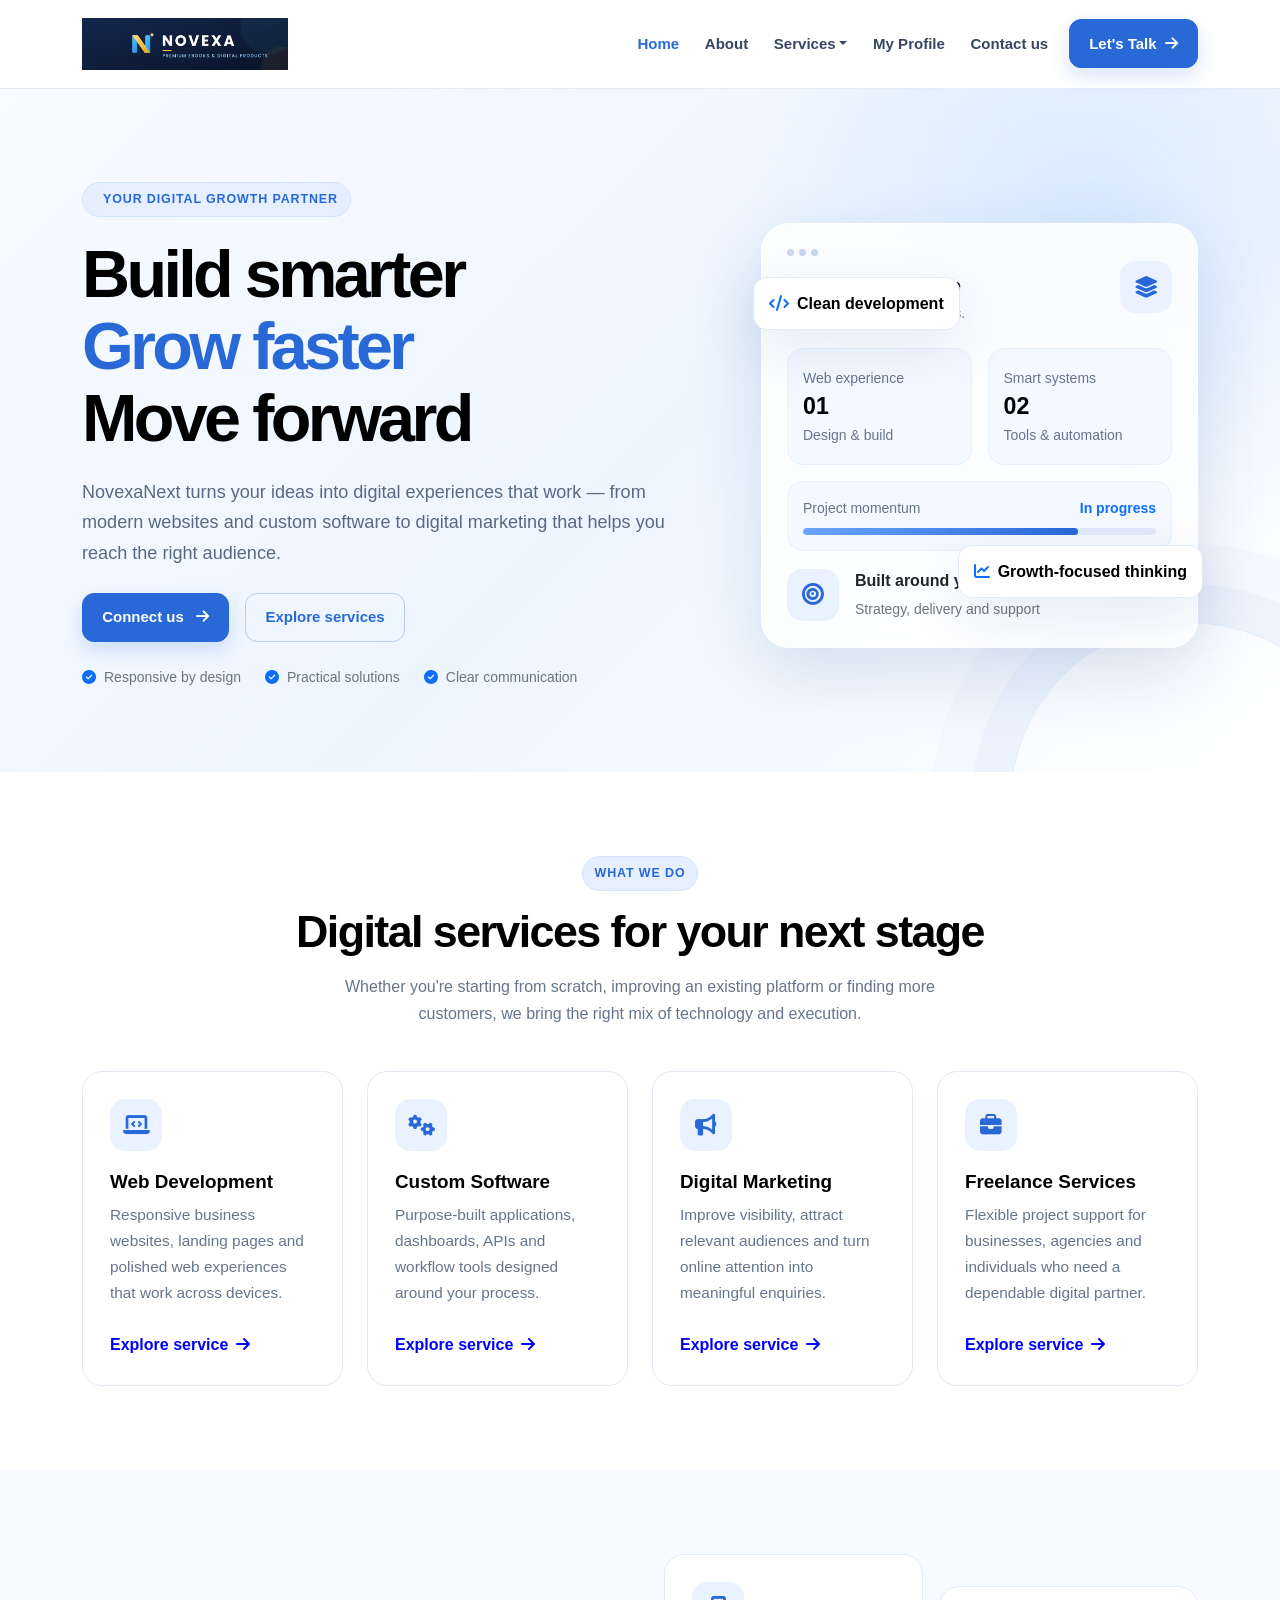
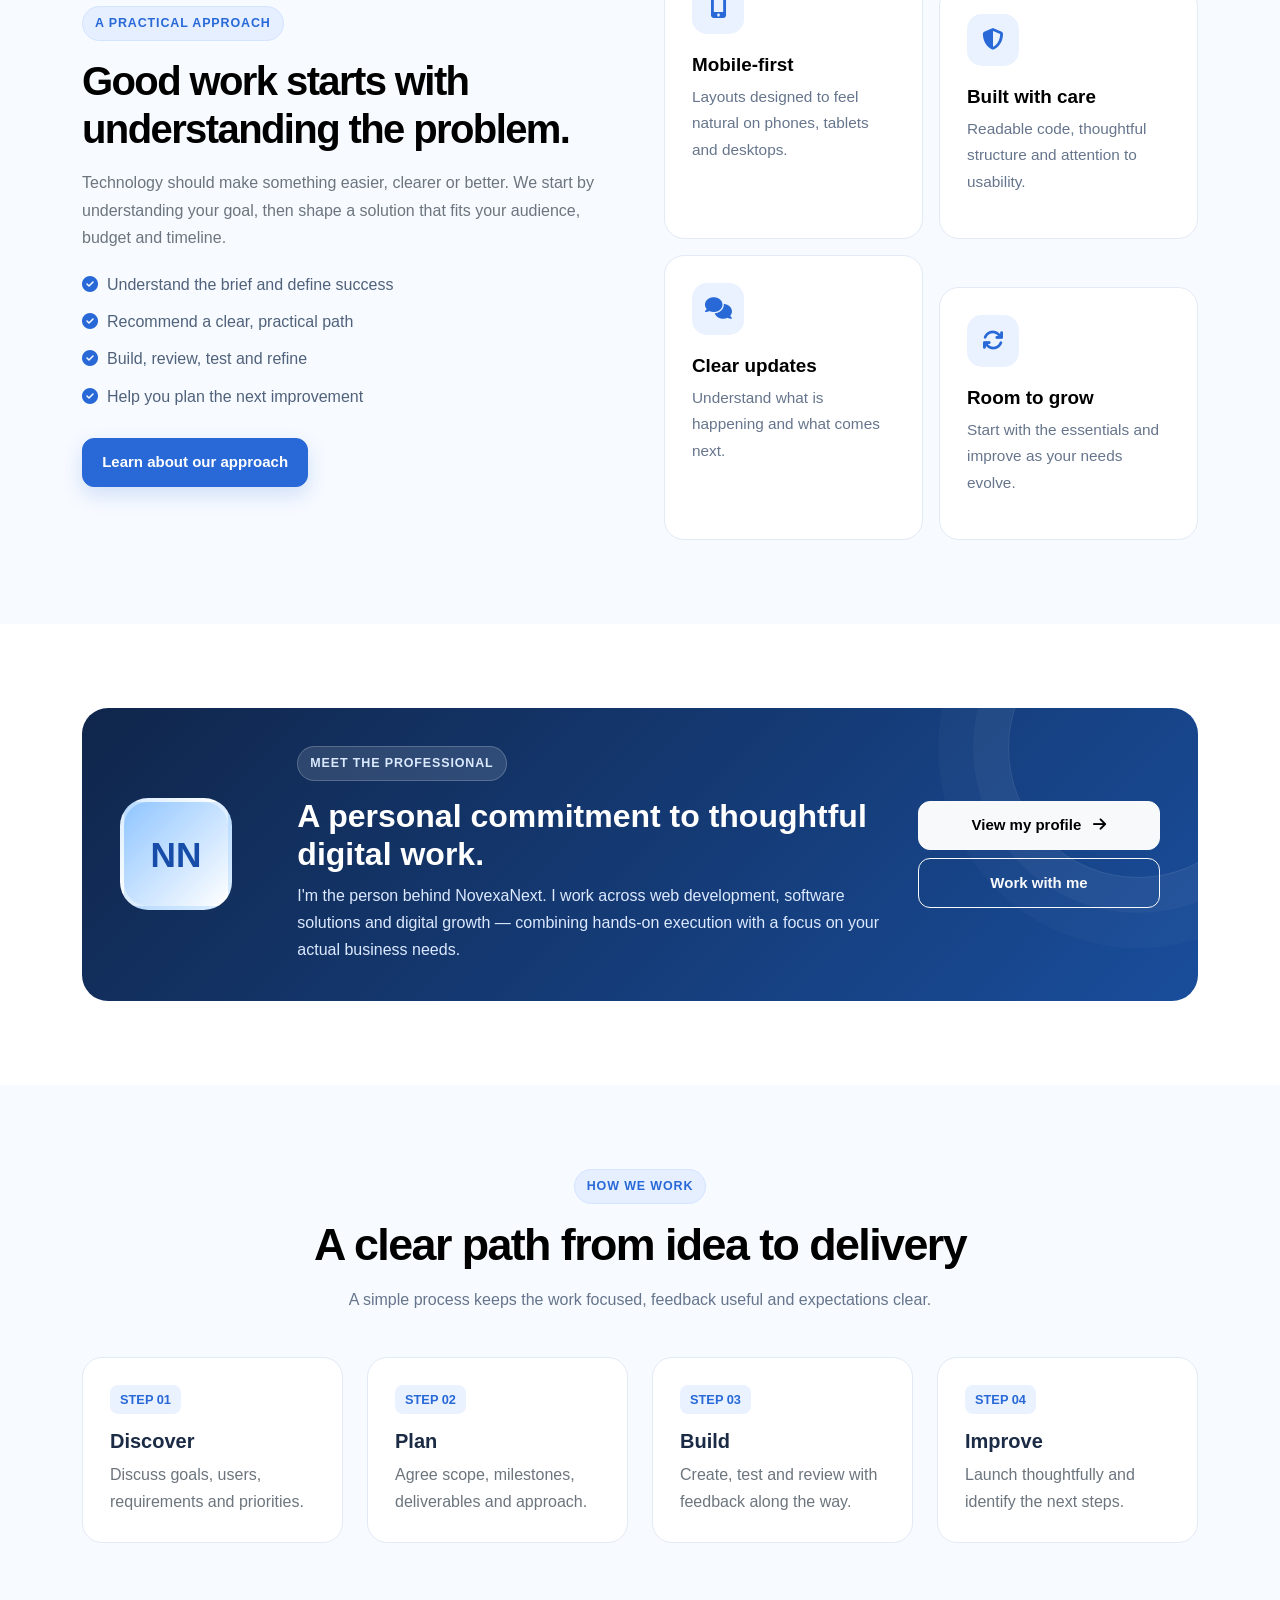
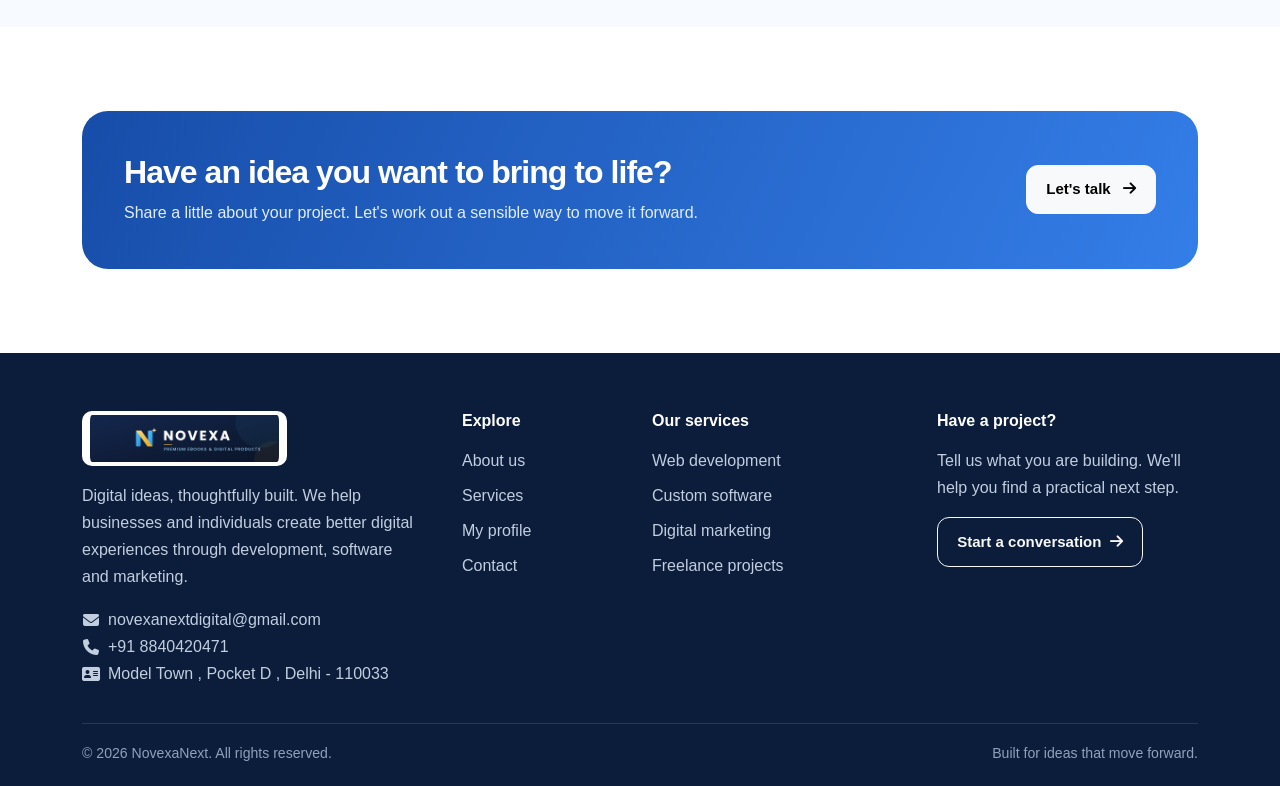
==== index.html @ 30b8b222 "icon change" ====
<!doctype html>
<html lang="en">
<head>
  <meta charset="utf-8">
  <meta name="viewport" content="width=device-width, initial-scale=1">
  <meta name="theme-color" content="#2869d7">
  <meta name="description" content="NovexaNext offers responsive web development, custom software development, digital marketing and freelance digital services.">
  <title>Digital Solutions That Move You Forward | NovexaNext</title>
  <link rel="icon" href="assets/favicon.png" type="image/svg+xml">
  <link href="https://cdn.jsdelivr.net/npm/bootstrap@5.3.3/dist/css/bootstrap.min.css" rel="stylesheet">
  <link href="https://cdnjs.cloudflare.com/ajax/libs/font-awesome/6.5.2/css/all.min.css" rel="stylesheet">
  <link href="styles.css" rel="stylesheet">
</head>
<body>
<nav class="navbar navbar-expand-lg sticky-top">
  <div class="container">
    <a class="navbar-brand" href="index.html" aria-label="NovexaNext home"><img src="assets/logo.png" alt="NovexaNext logo"></a>
    <button class="navbar-toggler" type="button" data-bs-toggle="collapse" data-bs-target="#mainNav" aria-controls="mainNav" aria-expanded="false" aria-label="Toggle navigation"><span class="navbar-toggler-icon"></span></button>
    <div class="collapse navbar-collapse" id="mainNav">
      <ul class="navbar-nav ms-auto align-items-lg-center">
        <li class="nav-item"><a class="nav-link" href="index.html">Home</a></li>
        <li class="nav-item"><a class="nav-link" href="about.html">About</a></li>
        <li class="nav-item dropdown">
          <a class="nav-link dropdown-toggle" href="services.html" role="button" data-bs-toggle="dropdown" aria-expanded="false">Services</a>
          <ul class="dropdown-menu border-0 shadow-sm p-2">
            <li><a class="dropdown-item rounded-2 py-2" href="web-development.html">Web Development</a></li>
            <li><a class="dropdown-item rounded-2 py-2" href="software-development.html">Custom Software</a></li>
            <li><a class="dropdown-item rounded-2 py-2" href="digital-marketing.html">Digital Marketing</a></li>
            <li><a class="dropdown-item rounded-2 py-2" href="freelancing.html">Freelance Services</a></li>
          </ul>
        </li>
        <li class="nav-item"><a class="nav-link" href="profile.html">My Profile</a></li>
        <li class="nav-item"><a class="nav-link" href="contact.html">Contact us</a></li>
        <li class="nav-item ms-lg-2 mt-2 mt-lg-0"><a class="btn btn-primary btn-sm" href="tel:+918840420471">Let's Talk <i class="fa-solid fa-arrow-right ms-1"></i></a></li>
      </ul>
    </div>
  </div>
</nav>

<main>
<section class="hero">
 <div class="container position-relative">
  <div class="row align-items-center g-5">
   <div class="col-lg-7">
    <span class="eyebrow"><i class="fa-solid fa-sparkles"></i> Your digital growth partner</span>
    <h1>Build smarter<br><span>Grow faster</span><br>Move forward</h1>
    <p class="lead">NovexaNext turns your ideas into digital experiences that work — from modern websites and custom software to digital marketing that helps you reach the right audience.</p>
    <div class="d-flex flex-wrap gap-3 mt-4"><a class="btn btn-primary btn-lg" href="mailto:novexanextdigital@gmail.com">Connect us <i class="fa-solid fa-arrow-right ms-2"></i></a><a class="btn btn-outline-primary btn-lg" href="services.html">Explore services</a></div>
    <div class="d-flex flex-wrap gap-4 mt-4 small text-secondary"><span><i class="fa-solid fa-circle-check text-primary me-2"></i>Responsive by design</span><span><i class="fa-solid fa-circle-check text-primary me-2"></i>Practical solutions</span><span><i class="fa-solid fa-circle-check text-primary me-2"></i>Clear communication</span></div>
   </div>
   <div class="col-lg-5">
    <div class="hero-visual">
     <div class="floating-chip chip-one"><i class="fa-solid fa-code text-primary me-2"></i>Clean development</div>
     <div class="visual-card">
      <div class="visual-top"><div><div class="visual-dots"><i></i><i></i><i></i></div><strong class="d-block mt-3 text-dark">Your digital workspace</strong><small class="text-secondary">One idea. Many possibilities.</small></div><div class="icon-box mb-0"><i class="fa-solid fa-layer-group"></i></div></div>
      <div class="row g-3 mb-3"><div class="col-6"><div class="metric"><small>Web experience</small><strong>01</strong><small>Design & build</small></div></div><div class="col-6"><div class="metric"><small>Smart systems</small><strong>02</strong><small>Tools & automation</small></div></div></div>
      <div class="metric mb-3"><div class="d-flex justify-content-between mb-2"><small>Project momentum</small><small class="text-primary fw-bold">In progress</small></div><div class="progress"><div class="progress-bar" style="width:78%"></div></div></div>
      <div class="d-flex align-items-center gap-3"><div class="icon-box mb-0"><i class="fa-solid fa-bullseye"></i></div><div><strong class="d-block text-dark">Built around your goals</strong><small class="text-secondary">Strategy, delivery and support</small></div></div>
     </div>
     <div class="floating-chip chip-two"><i class="fa-solid fa-chart-line text-primary me-2"></i>Growth-focused thinking</div>
    </div>
   </div>
  </div>
 </div>
</section>

<section class="section">
 <div class="container">
  <div class="section-heading"><span class="eyebrow">What we do</span><h2>Digital services for your next stage</h2><p>Whether you're starting from scratch, improving an existing platform or finding more customers, we bring the right mix of technology and execution.</p></div>
  <div class="row g-4">
   <div class="col-md-6 col-lg-3"><article class="service-card"><div class="icon-box"><i class="fa-solid fa-laptop-code"></i></div><h3>Web Development</h3><p>Responsive business websites, landing pages and polished web experiences that work across devices.</p><a class="card-link" href="web-development.html">Explore service <i class="fa-solid fa-arrow-right"></i></a></article></div>
   <div class="col-md-6 col-lg-3"><article class="service-card"><div class="icon-box"><i class="fa-solid fa-gears"></i></div><h3>Custom Software</h3><p>Purpose-built applications, dashboards, APIs and workflow tools designed around your process.</p><a class="card-link" href="software-development.html">Explore service <i class="fa-solid fa-arrow-right"></i></a></article></div>
   <div class="col-md-6 col-lg-3"><article class="service-card"><div class="icon-box"><i class="fa-solid fa-bullhorn"></i></div><h3>Digital Marketing</h3><p>Improve visibility, attract relevant audiences and turn online attention into meaningful enquiries.</p><a class="card-link" href="digital-marketing.html">Explore service <i class="fa-solid fa-arrow-right"></i></a></article></div>
   <div class="col-md-6 col-lg-3"><article class="service-card"><div class="icon-box"><i class="fa-solid fa-briefcase"></i></div><h3>Freelance Services</h3><p>Flexible project support for businesses, agencies and individuals who need a dependable digital partner.</p><a class="card-link" href="freelancing.html">Explore service <i class="fa-solid fa-arrow-right"></i></a></article></div>
  </div>
 </div>
</section>

<section class="section section-soft">
 <div class="container">
  <div class="row align-items-center g-5">
   <div class="col-lg-6"><span class="eyebrow">A practical approach</span><h2 class="display-6 fw-bold mt-3" style="color:#000000;letter-spacing:-.04em">Good work starts with understanding the problem.</h2><p class="text-secondary mt-3">Technology should make something easier, clearer or better. We start by understanding your goal, then shape a solution that fits your audience, budget and timeline.</p>
    <ul class="check-list"><li><i class="fa-solid fa-circle-check"></i>Understand the brief and define success</li><li><i class="fa-solid fa-circle-check"></i>Recommend a clear, practical path</li><li><i class="fa-solid fa-circle-check"></i>Build, review, test and refine</li><li><i class="fa-solid fa-circle-check"></i>Help you plan the next improvement</li></ul>
    <a class="btn btn-primary mt-2" href="about.html">Learn about our approach</a>
   </div>
   <div class="col-lg-6"><div class="row g-3"><div class="col-6"><div class="feature-card"><div class="icon-box"><i class="fa-solid fa-mobile-screen-button"></i></div><h3>Mobile-first</h3><p>Layouts designed to feel natural on phones, tablets and desktops.</p></div></div><div class="col-6 mt-5"><div class="feature-card"><div class="icon-box"><i class="fa-solid fa-shield-halved"></i></div><h3>Built with care</h3><p>Readable code, thoughtful structure and attention to usability.</p></div></div><div class="col-6"><div class="feature-card"><div class="icon-box"><i class="fa-solid fa-comments"></i></div><h3>Clear updates</h3><p>Understand what is happening and what comes next.</p></div></div><div class="col-6 mt-5"><div class="feature-card"><div class="icon-box"><i class="fa-solid fa-arrows-rotate"></i></div><h3>Room to grow</h3><p>Start with the essentials and improve as your needs evolve.</p></div></div></div></div>
  </div>
 </div>
</section>

<section class="section">
 <div class="container">
  <div class="profile-panel">
   <div class="row align-items-center g-4 position-relative" style="z-index:1">
    <div class="col-md-2"><div class="profile-avatar">NN</div></div>
    <div class="col-md-7"><span class="eyebrow">Meet the professional</span><h2 class="h2 fw-bold mt-3">A personal commitment to thoughtful digital work.</h2><p class="mb-0">I'm the person behind NovexaNext. I work across web development, software solutions and digital growth — combining hands-on execution with a focus on your actual business needs.</p></div>
    <div class="col-md-3"><a class="btn btn-light w-100" href="profile.html">View my profile <i class="fa-solid fa-arrow-right ms-2"></i></a><a class="btn btn-outline-light w-100 mt-2" href="contact.html">Work with me</a></div>
   </div>
  </div>
 </div>
</section>

<section class="section section-soft">
 <div class="container">
  <div class="section-heading"><span class="eyebrow">How we work</span><h2>A clear path from idea to delivery</h2><p>A simple process keeps the work focused, feedback useful and expectations clear.</p></div>
  <div class="row g-4">
   <div class="col-md-6 col-lg-3"><div class="process-card"><span class="badge-soft">STEP 01</span><h3 class="h5 fw-bold mt-3">Discover</h3><p class="text-secondary mb-0">Discuss goals, users, requirements and priorities.</p></div></div>
   <div class="col-md-6 col-lg-3"><div class="process-card"><span class="badge-soft">STEP 02</span><h3 class="h5 fw-bold mt-3">Plan</h3><p class="text-secondary mb-0">Agree scope, milestones, deliverables and approach.</p></div></div>
   <div class="col-md-6 col-lg-3"><div class="process-card"><span class="badge-soft">STEP 03</span><h3 class="h5 fw-bold mt-3">Build</h3><p class="text-secondary mb-0">Create, test and review with feedback along the way.</p></div></div>
   <div class="col-md-6 col-lg-3"><div class="process-card"><span class="badge-soft">STEP 04</span><h3 class="h5 fw-bold mt-3">Improve</h3><p class="text-secondary mb-0">Launch thoughtfully and identify the next steps.</p></div></div>
  </div>
 </div>
</section>

<section class="section">
 <div class="container"><div class="cta-band"><div class="row align-items-center g-4"><div class="col-lg-8"><h2 class="h2">Have an idea you want to bring to life?</h2><p class="mb-0">Share a little about your project. Let's work out a sensible way to move it forward.</p></div><div class="col-lg-4 text-lg-end"><a class="btn btn-light btn-lg" href="mailto:novexanextdigital@gmail.com">Let's talk <i class="fa-solid fa-arrow-right ms-2"></i></a></div></div></div></div>
</section>
</main>
<footer>
  <div class="container">
    <div class="row g-4">
      <div class="col-lg-4 col-md-6">
        <a href="index.html"><img class="footer-logo" src="assets/logo.png" alt="NovexaNext"></a>
        <p class="mt-3 pe-lg-4">Digital ideas, thoughtfully built. We help businesses and individuals create better digital experiences through development, software and marketing.</p>
        <div class="social-links mt-3">
          <!-- <a href="https://www.linkedin.com/" target="_blank" rel="noopener" aria-label="LinkedIn"><i class="fa-brands fa-linkedin-in"></i></a>
          <a href="https://www.instagram.com/" target="_blank" rel="noopener" aria-label="Instagram"><i class="fa-brands fa-instagram"></i></a>
          <a href="https://www.facebook.com/" target="_blank" rel="noopener" aria-label="Facebook"><i class="fa-brands fa-facebook-f"></i></a>
          <a href="https://github.com/" target="_blank" rel="noopener" aria-label="GitHub"><i class="fa-brands fa-github"></i></a>
         -->
          <div>
            <a href="mailto:novexanextdigital@gmail.com"
              aria-label="Email NovexaNext"
              class="d-inline-flex align-items-center gap-2 text-decoration-none">
                <i class="fa fa-envelope"></i>
                <span>novexanextdigital@gmail.com</span>
            </a><br>
            <a href="tel:+918840420471"
              aria-label="Call NovexaNext"
              class="d-inline-flex align-items-center gap-2 text-decoration-none">
                <i class="fa fa-phone"></i>
                <span>+91 8840420471</span>
            </a>
            <a 
              aria-label="Call NovexaNext"
              class="d-inline-flex align-items-center gap-2 text-decoration-none">
                <i class="fa-solid fa-address-card"></i>
                <span>Model Town , Pocket D , Delhi - 110033</span>
            </a>
          </div>
        </div>
      </div>
      <div class="col-6 col-lg-2 col-md-3">
        <h5>Explore</h5><ul class="list-unstyled d-grid gap-2">
          <li><a href="about.html">About us</a></li><li><a href="services.html">Services</a></li><li><a href="profile.html">My profile</a></li><li><a href="contact.html">Contact</a></li>
        </ul>
      </div>
      <div class="col-6 col-lg-3 col-md-3">
        <h5>Our services</h5><ul class="list-unstyled d-grid gap-2">
          <li><a href="web-development.html">Web development</a></li><li><a href="software-development.html">Custom software</a></li><li><a href="digital-marketing.html">Digital marketing</a></li><li><a href="freelancing.html">Freelance projects</a></li>
        </ul>
      </div>
      <div class="col-lg-3">
        <h5>Have a project?</h5><p>Tell us what you are building. We'll help you find a practical next step.</p>
        <a class="btn btn-outline-light btn-sm" href="contact.html">Start a conversation <i class="fa-solid fa-arrow-right ms-1"></i></a>
      </div>
    </div>
    <div class="footer-bottom d-flex flex-column flex-md-row justify-content-between gap-2"><span>© <span id="currentYear"></span> NovexaNext. All rights reserved.</span><span>Built for ideas that move forward.</span></div>
  </div>
</footer>
<script src="https://code.jquery.com/jquery-3.7.1.min.js"></script>
<script src="https://cdn.jsdelivr.net/npm/bootstrap@5.3.3/dist/js/bootstrap.bundle.min.js"></script>
<script src="script.js"></script>
</body></html>
---- styles.css ----
/* NovexaNext | Main stylesheet */
:root {
  --navy: #10264b;
  --blue: #2869d7;
  --blue-dark: #174da9;
  --sky: #eaf3ff;
  --ink: #1b2b45;
  --muted: #66758c;
  --line: #e2eaf5;
  --white: #fff;
  --surface: #f7faff;
  --shadow: 0 18px 55px rgba(24, 66, 130, .10);
}

* {
  box-sizing: border-box;
}

html {
  scroll-behavior: smooth;
  scroll-padding-top: 92px;
}

body {
  font-family: Inter, "Segoe UI", Arial, sans-serif;
  color: var(--ink);
  line-height: 1.7;
  background: #fff;
}

a {
  color: var(--blue);
  text-decoration: none;
}

a:hover {
  color: var(--blue-dark);
}

img {
  max-width: 100%;
}

.navbar {
  background: rgba(255, 255, 255, .96);
  border-bottom: 1px solid rgba(226, 234, 245, .9);
  backdrop-filter: blur(14px);
  padding: 13px 0;
}

.navbar-brand img {
  width: 206px;
  height: auto;
}

.navbar .nav-link {
  color: #354762;
  font-size: .94rem;
  font-weight: 600;
  padding: .65rem .8rem !important;
}

.navbar .nav-link:hover,
.navbar .nav-link.active {
  color: var(--blue);
}

.navbar-toggler {
  border: 1px solid var(--line);
  padding: .45rem .65rem;
}

.btn {
  border-radius: 12px;
  font-weight: 600;
  font-size: 15px;
  padding: .78rem 1.2rem;
  transition: transform .2s, box-shadow .2s, background .2s;
}

.btn:hover {
  transform: translateY(-2px);
}

.btn-primary {
  background: var(--blue);
  border-color: var(--blue);
  box-shadow: 0 8px 20px rgba(40, 105, 215, .18);
}

.btn-primary:hover {
  background: var(--blue-dark);
  border-color: var(--blue-dark);
}

.btn-outline-primary {
  color: var(--blue);
  border-color: #b7cdf5;
}

.btn-outline-primary:hover {
  background: var(--blue);
  border-color: var(--blue);
}

.hero {
  position: relative;
  overflow: hidden;
  padding: 92px 0 82px;
  background: radial-gradient(circle at 85% 20%, #d9eaff 0, transparent 28%), linear-gradient(135deg, #f8fbff 0%, #edf5ff 52%, #fff 100%);
}

.hero:before {
  content: "";
  position: absolute;
  width: 360px;
  height: 360px;
  border: 1px solid rgba(40, 105, 215, .12);
  border-radius: 50%;
  right: -90px;
  bottom: -210px;
  box-shadow: 0 0 0 38px rgba(40, 105, 215, .035), 0 0 0 78px rgba(40, 105, 215, .025);
}

.eyebrow {
  display: inline-flex;
  align-items: center;
  gap: 8px;
  color: var(--blue);
  background: #e5efff;
  border: 1px solid #d4e4ff;
  border-radius: 100px;
  padding: 6px 12px;
  font-size: .78rem;
  font-weight: 700;
  letter-spacing: .07em;
  text-transform: uppercase;
}

.hero h1 {
  font-size: clamp(2.5rem, 5.2vw, 4.65rem);
  line-height: 1.08;
  letter-spacing: -.055em;
  color: #000000;
  font-weight: 700;
  margin: 22px 0;
}

.hero h1 span {
  color: var(--blue);
}

.hero p.lead {
  color: #586a83;
  max-width: 610px;
  font-size: 1.13rem;
}

.hero-visual {
  min-height: 380px;
  position: relative;
  display: flex;
  align-items: center;
  justify-content: center;
}

.visual-card {
  width: min(100%, 440px);
  padding: 25px;
  border: 1px solid rgba(255, 255, 255, .85);
  border-radius: 28px;
  background: rgba(255, 255, 255, .82);
  box-shadow: 0 25px 70px rgba(27, 75, 145, .15);
  backdrop-filter: blur(12px);
  position: relative;
  z-index: 1;
}

.visual-top {
  display: flex;
  align-items: center;
  justify-content: space-between;
  margin-bottom: 22px;
}

.visual-dots {
  display: flex;
  gap: 5px;
}

.visual-dots i {
  width: 7px;
  height: 7px;
  border-radius: 50%;
  background: #c5d6ef;
  display: block;
}

.metric {
  padding: 15px;
  background: #f4f8ff;
  border: 1px solid #e8f0fc;
  border-radius: 16px;
}

.metric strong {
  font-size: 1.45rem;
  color: #000000;
  display: block;
  line-height: 1.3;
}

.metric small {
  color: var(--muted);
}

.progress {
  height: 7px;
  background: #e0eafb;
  border-radius: 20px;
}

.progress-bar {
  background: linear-gradient(90deg, #69a5ff, #2869d7);
  border-radius: 20px;
}

.floating-chip {
  position: absolute;
  z-index: 2;
  background: #fff;
  box-shadow: var(--shadow);
  padding: 12px 15px;
  border: 1px solid var(--line);
  border-radius: 14px;
  font-weight: 700;
  color: #000000;
}

.chip-one {
  left: -8px;
  top: 54px;
}

.chip-two {
  right: -5px;
  bottom: 50px;
}

.section {
  padding: 84px 0;
}

.section-soft {
  background: var(--surface);
}

.section-heading {
  max-width: 720px;
  margin: 0 auto 44px;
  text-align: center;
}

.section-heading h2 {
  color: #000000;
  font-weight: 700;
  letter-spacing: -.035em;
  font-size: clamp(1.9rem, 3.5vw, 2.8rem);
  line-height: 1.2;
  margin: 14px 0;
}

.section-heading p {
  color: var(--muted);
  margin: 0 auto;
  max-width: 650px;
}

.service-card,
.feature-card,
.process-card {
  height: 100%;
  border: 1px solid var(--line);
  border-radius: 20px;
  padding: 27px;
  background: #fff;
  transition: transform .22s, box-shadow .22s, border-color .22s;
}

.service-card:hover,
.feature-card:hover {
  transform: translateY(-5px);
  box-shadow: var(--shadow);
  border-color: #c7dafb;
}

.icon-box {
  width: 52px;
  height: 52px;
  display: grid;
  place-items: center;
  background: #eaf2ff;
  color: var(--blue);
  border-radius: 15px;
  font-size: 1.35rem;
  margin-bottom: 20px;
}

.service-card h3,
.feature-card h3 {
  color: #000000;
  font-size: 1.18rem;
  font-weight: 700;
}

.service-card p,
.feature-card p {
  color: var(--muted);
  font-size: .96rem;
}

.card-link {
  display: inline-flex;
  gap: 8px;
  align-items: center;
  font-weight: 700;
  margin-top: 8px;
  color: blue;
}

.stat-strip {
  border: 1px solid var(--line);
  border-radius: 20px;
  padding: 24px;
  background: #fff;
}

.stat-item strong {
  display: block;
  color: #000000;
  font-size: 1.8rem;
  font-weight: 700;
}

.stat-item span {
  color: var(--muted);
  font-size: .9rem;
}

.profile-panel {
  background: linear-gradient(135deg, #10264b, #194d9b);
  color: #fff;
  border-radius: 26px;
  padding: 38px;
  overflow: hidden;
  position: relative;
}

.profile-panel:after {
  content: "";
  position: absolute;
  width: 260px;
  height: 260px;
  border: 1px solid rgba(255, 255, 255, .12);
  border-radius: 50%;
  right: -70px;
  top: -90px;
  box-shadow: 0 0 0 35px rgba(255, 255, 255, .035), 0 0 0 70px rgba(255, 255, 255, .025);
}

.profile-avatar {
  width: 112px;
  height: 112px;
  border-radius: 28px;
  display: grid;
  place-items: center;
  background: linear-gradient(135deg, #8fc5ff, #fff);
  color: #174da9;
  font-size: 2.2rem;
  font-weight: 900;
  border: 4px solid rgba(255, 255, 255, .35);
}

.profile-panel p {
  color: #dce9ff;
}

.profile-panel .eyebrow {
  background: rgba(255, 255, 255, .12);
  border-color: rgba(255, 255, 255, .2);
  color: #dbeaff;
}

.check-list {
  list-style: none;
  padding: 0;
  margin: 20px 0;
}

.check-list li {
  margin: 10px 0;
  color: #50627b;
}

.check-list i {
  color: var(--blue);
  margin-right: 9px;
}

.cta-band {
  background: linear-gradient(115deg, #174da9, #347ee8);
  border-radius: 26px;
  padding: 42px;
  color: #fff;
}

.cta-band h2 {
  font-weight: 700;
  letter-spacing: -.03em;
}

.cta-band p {
  color: #e1edff;
}

.page-hero {
  padding: 76px 0 66px;
  background: linear-gradient(135deg, #f5f9ff, #e8f2ff);
  border-bottom: 1px solid var(--line);
}

.page-hero h1 {
  font-size: clamp(2.35rem, 4vw, 3.7rem);
  color: #000000;
  font-weight: 700;
  line-height: 1.12;
  letter-spacing: -.045em;
  margin: 18px 0;
}

.page-hero p {
  max-width: 720px;
  color: var(--muted);
  font-size: 1.1rem;
}

.breadcrumb {
  font-size: .88rem;
}

.content-block h2 {
  color: #000000;
  font-weight: 700;
  letter-spacing: -.03em;
}

.content-block h3 {
  color: #000000;
  font-weight: 800;
  font-size: 1.2rem;
}

.content-block p {
  color: #5e6f86;
}

.contact-card {
  padding: 30px;
  background: #fff;
  border: 1px solid var(--line);
  border-radius: 20px;
  box-shadow: 0 10px 35px rgba(24, 66, 130, .05);
}

.form-control,
.form-select {
  border-color: #d9e4f3;
  border-radius: 11px;
  padding: .78rem .9rem;
}

.form-control:focus,
.form-select:focus {
  border-color: #8db4f7;
  box-shadow: 0 0 0 .2rem rgba(40, 105, 215, .12);
}

footer {
  background: #0b1d3a;
  color: #c2cee0;
  padding: 58px 0 20px;
}

footer h5 {
  color: #fff;
  font-weight: 700;
  font-size: 1rem;
  margin-bottom: 17px;
}

footer a {
  color: #c2cee0;
}

footer a:hover {
  color: #fff;
}

.footer-logo {
  width: 205px;
  background: #fff;
  border-radius: 10px;
  padding: 4px 8px;
}


/* Footer social links, email and phone */
.social-links {
  display: flex;
  flex-direction: column;
  align-items: flex-start;
  gap: 10px;
}

.social-links a {
  width: auto;
  height: auto;
  min-height: 24px;
  display: inline-flex;
  align-items: center;
  justify-content: flex-start;
  gap: 10px;
  padding: 0;
  border: none;
  border-radius: 0;
  color: #c2cee0;
  text-decoration: none;
  line-height: 1.5;
}

.social-links a:hover {
  background: transparent;
  border-color: transparent;
  color: #fff;
}

.social-links a i {
  width: 18px;
  flex-shrink: 0;
  text-align: center;
}

.social-links a span {
  overflow-wrap: anywhere;
}

.footer-bottom {
  border-top: 1px solid #263956;
  margin-top: 35px;
  padding-top: 18px;
  color: #8fa1bb;
  font-size: .88rem;
}

.badge-soft {
  color: var(--blue);
  background: #eaf2ff;
  padding: 7px 10px;
  border-radius: 8px;
  font-weight: 600;
  font-size: .8rem;
}

.faq-item {
  border: 1px solid var(--line);
  border-radius: 14px;
  margin-bottom: 12px;
  overflow: hidden;
}

.faq-item .accordion-button {
  color: #000000;
  font-weight: 750;
  background: #fff;
  box-shadow: none;
}

.faq-item .accordion-button:not(.collapsed) {
  background: #f3f7ff;
  color: var(--blue);
}

.faq-item .accordion-body {
  color: var(--muted);
}

@media (max-width: 991.98px) {
  .navbar-collapse {
    padding: 15px 0 4px;
  }

  .navbar .nav-link {
    padding: .55rem .2rem !important;
  }

  .hero {
    padding: 65px 0 50px;
  }

  .hero-visual {
    min-height: 340px;
    margin-top: 25px;
  }

  .chip-one {
    left: 0;
  }

  .chip-two {
    right: 0;
  }

  .section {
    padding: 66px 0;
  }
}

@media (max-width: 575.98px) {
  .navbar-brand img {
    width: 174px;
  }

  .hero h1 {
    font-size: 2.55rem;
  }

  .hero-visual {
    min-height: 315px;
  }

  .visual-card {
    padding: 17px;
    border-radius: 22px;
  }

  .floating-chip {
    font-size: .82rem;
    padding: 9px 11px;
  }

  .chip-one {
    top: 18px;
  }

  .chip-two {
    bottom: 16px;
  }

  .section {
    padding: 55px 0;
  }

  .profile-panel,
  .cta-band {
    padding: 25px;
    border-radius: 20px;
  }

  .page-hero {
    padding: 55px 0 45px;
  }
}
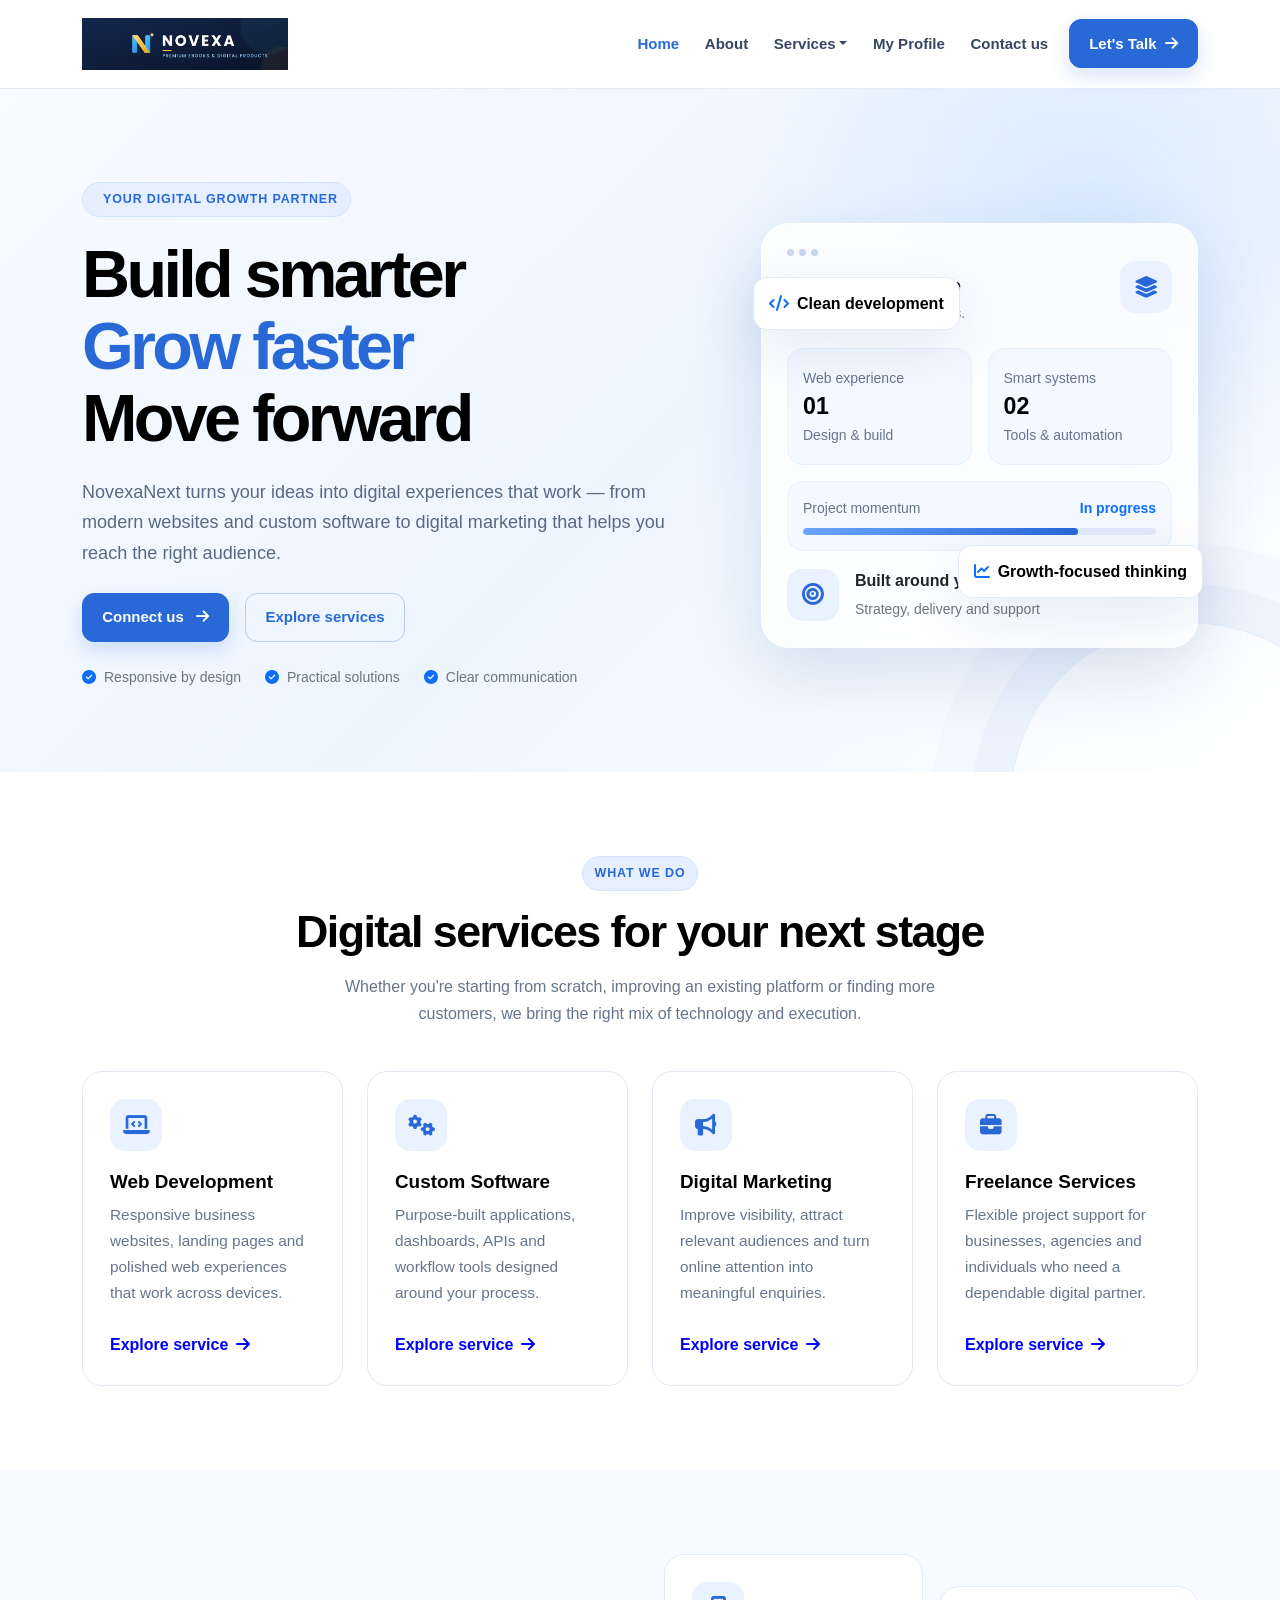
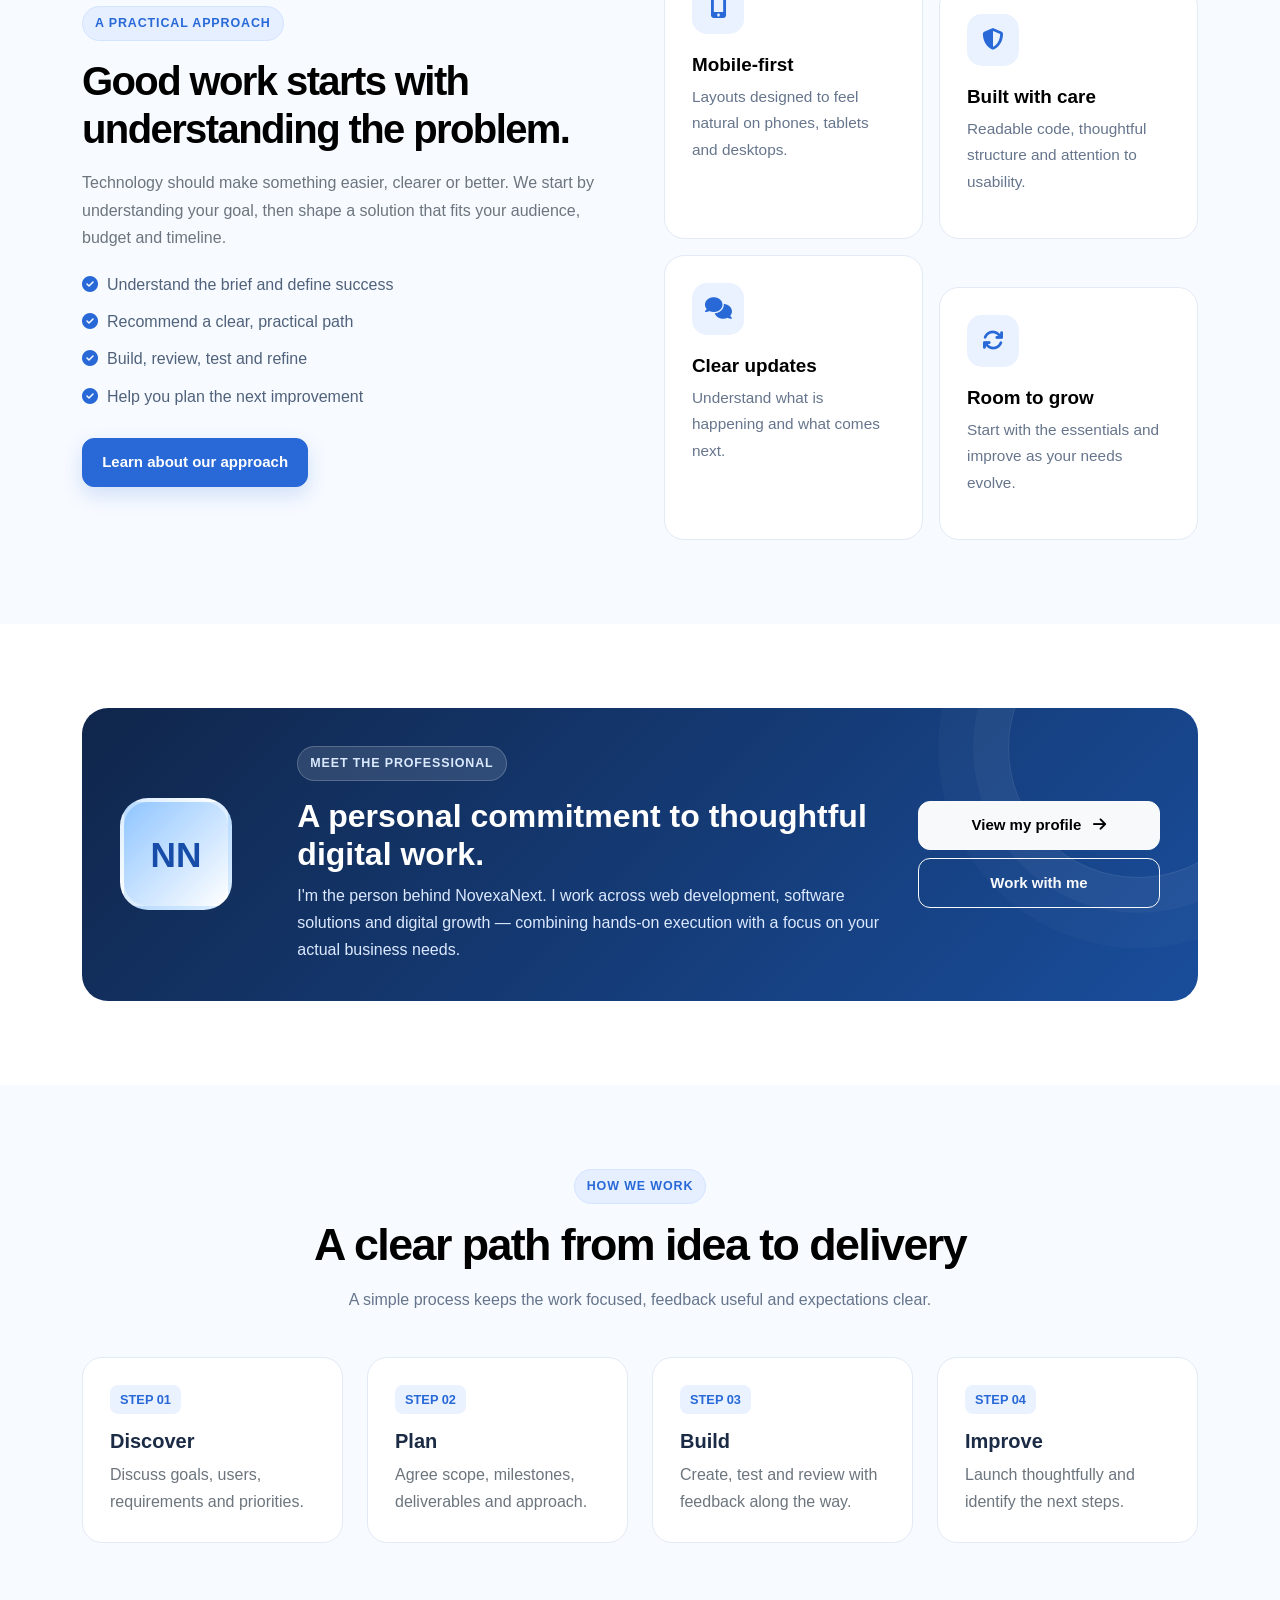
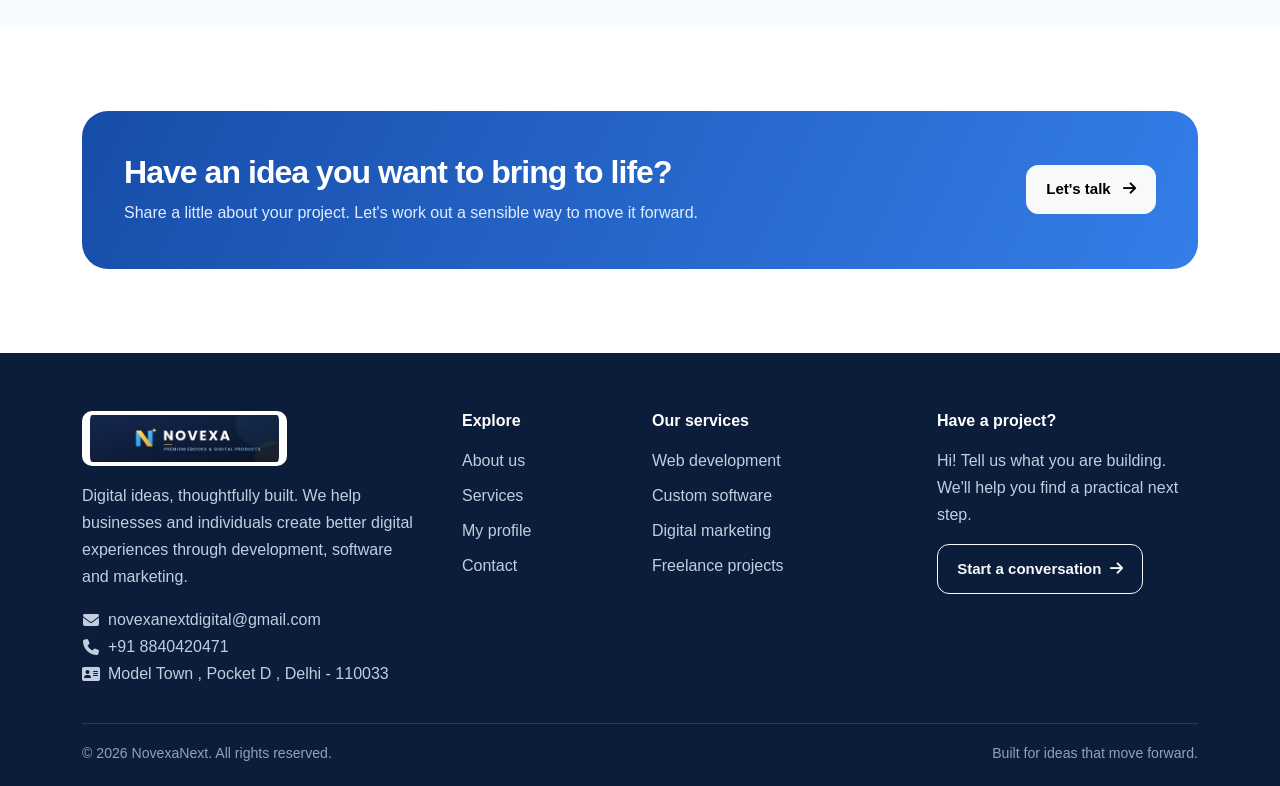
==== commit 9eab8ddb: "update code" ====
--- a/index.html
+++ b/index.html
@@ -161,7 +161,7 @@
         </ul>
       </div>
       <div class="col-lg-3">
-        <h5>Have a project?</h5><p>Tell us what you are building. We'll help you find a practical next step.</p>
+        <h5>Have a project?</h5><p>Hi! Tell us what you are building. We'll help you find a practical next step.</p>
         <a class="btn btn-outline-light btn-sm" href="contact.html">Start a conversation <i class="fa-solid fa-arrow-right ms-1"></i></a>
       </div>
     </div>
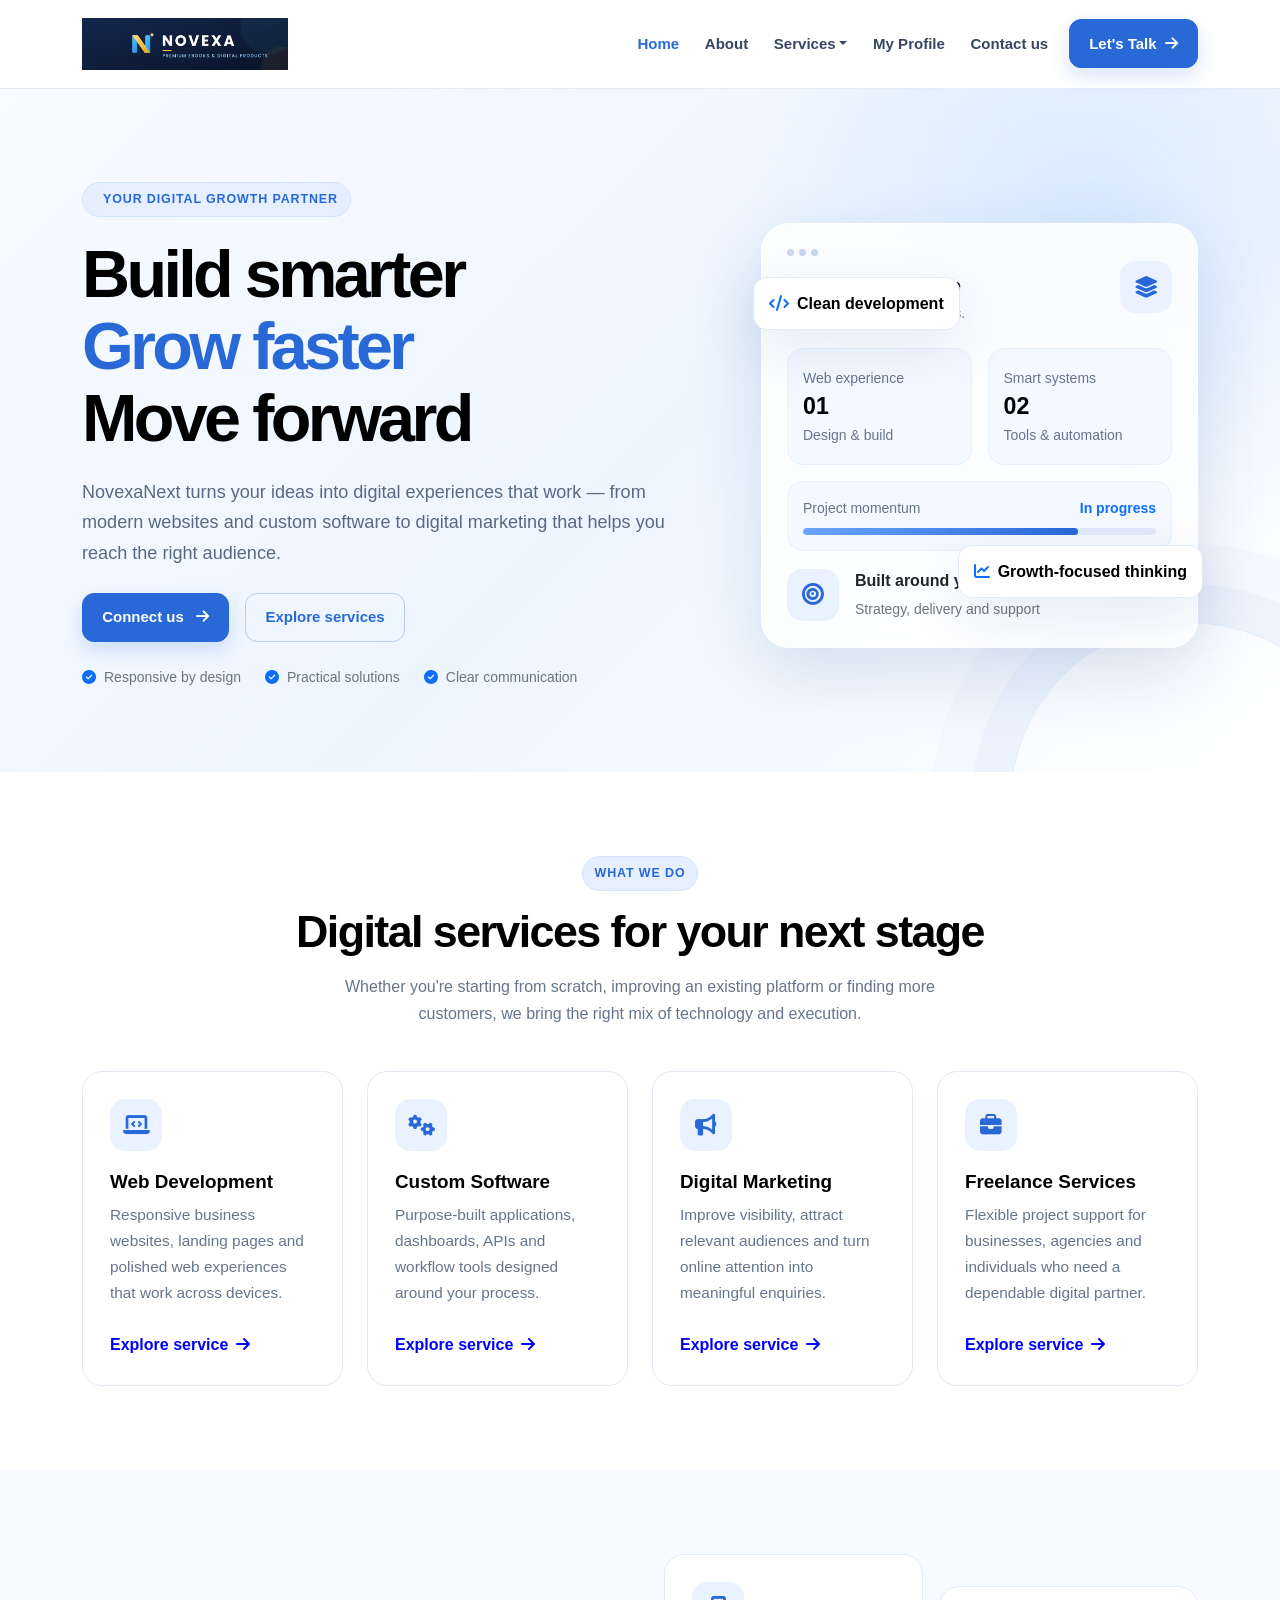
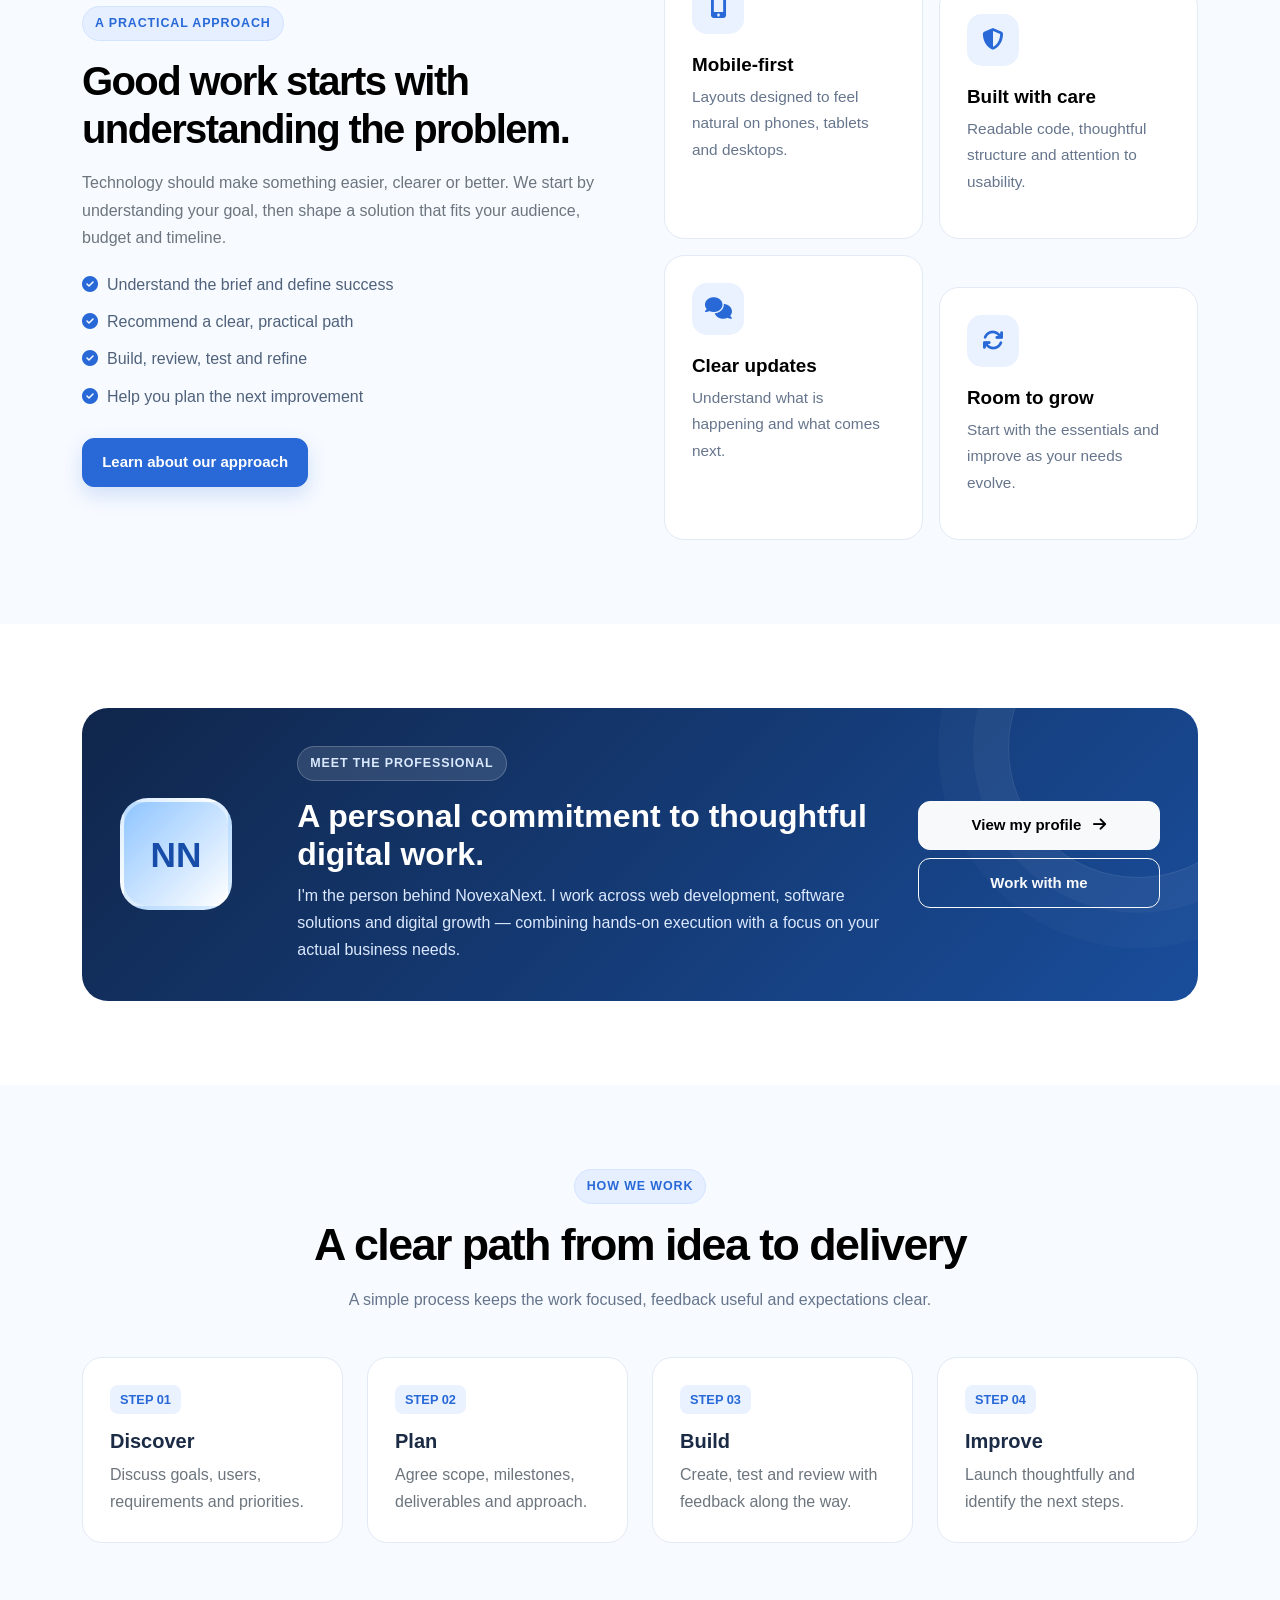
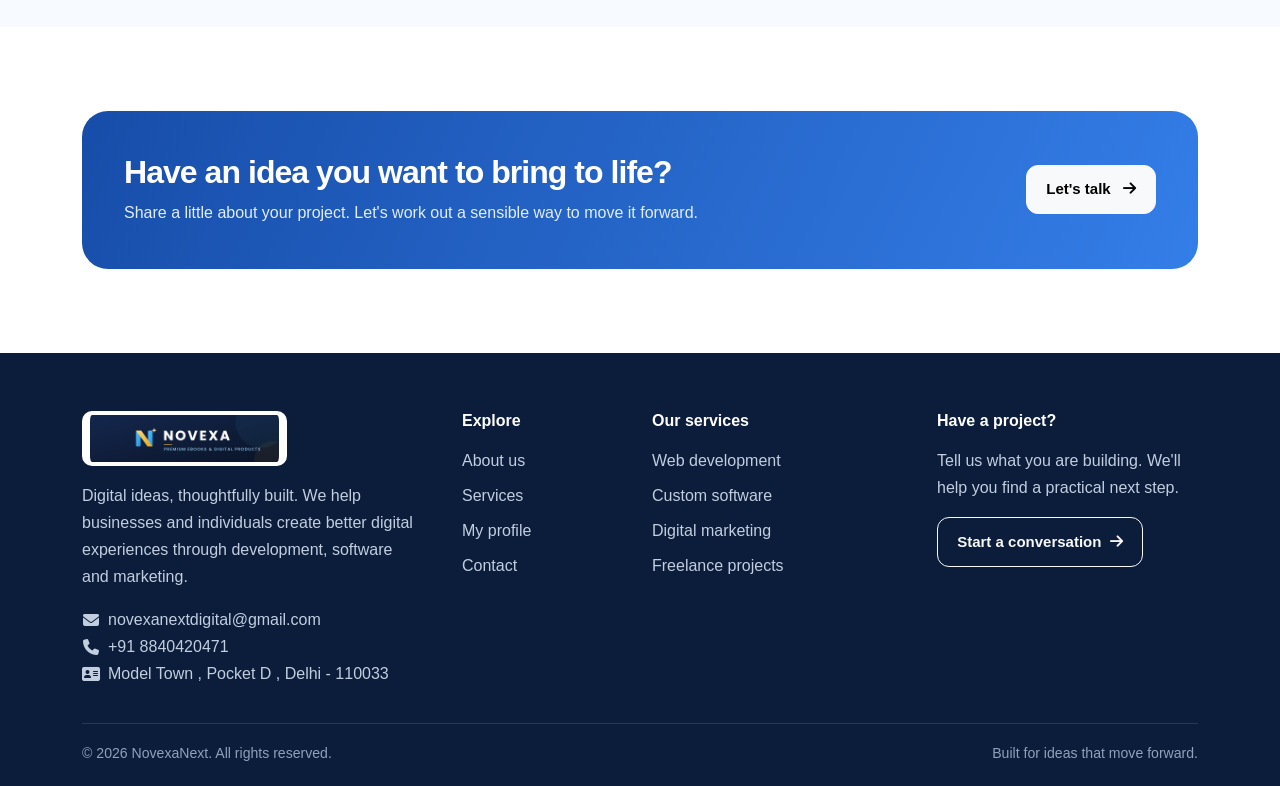
==== commit 1f236d59: "update" ====
--- a/index.html
+++ b/index.html
@@ -161,7 +161,7 @@
         </ul>
       </div>
       <div class="col-lg-3">
-        <h5>Have a project?</h5><p>Hi! Tell us what you are building. We'll help you find a practical next step.</p>
+        <h5>Have a project?</h5><p>Tell us what you are building. We'll help you find a practical next step.</p>
         <a class="btn btn-outline-light btn-sm" href="contact.html">Start a conversation <i class="fa-solid fa-arrow-right ms-1"></i></a>
       </div>
     </div>
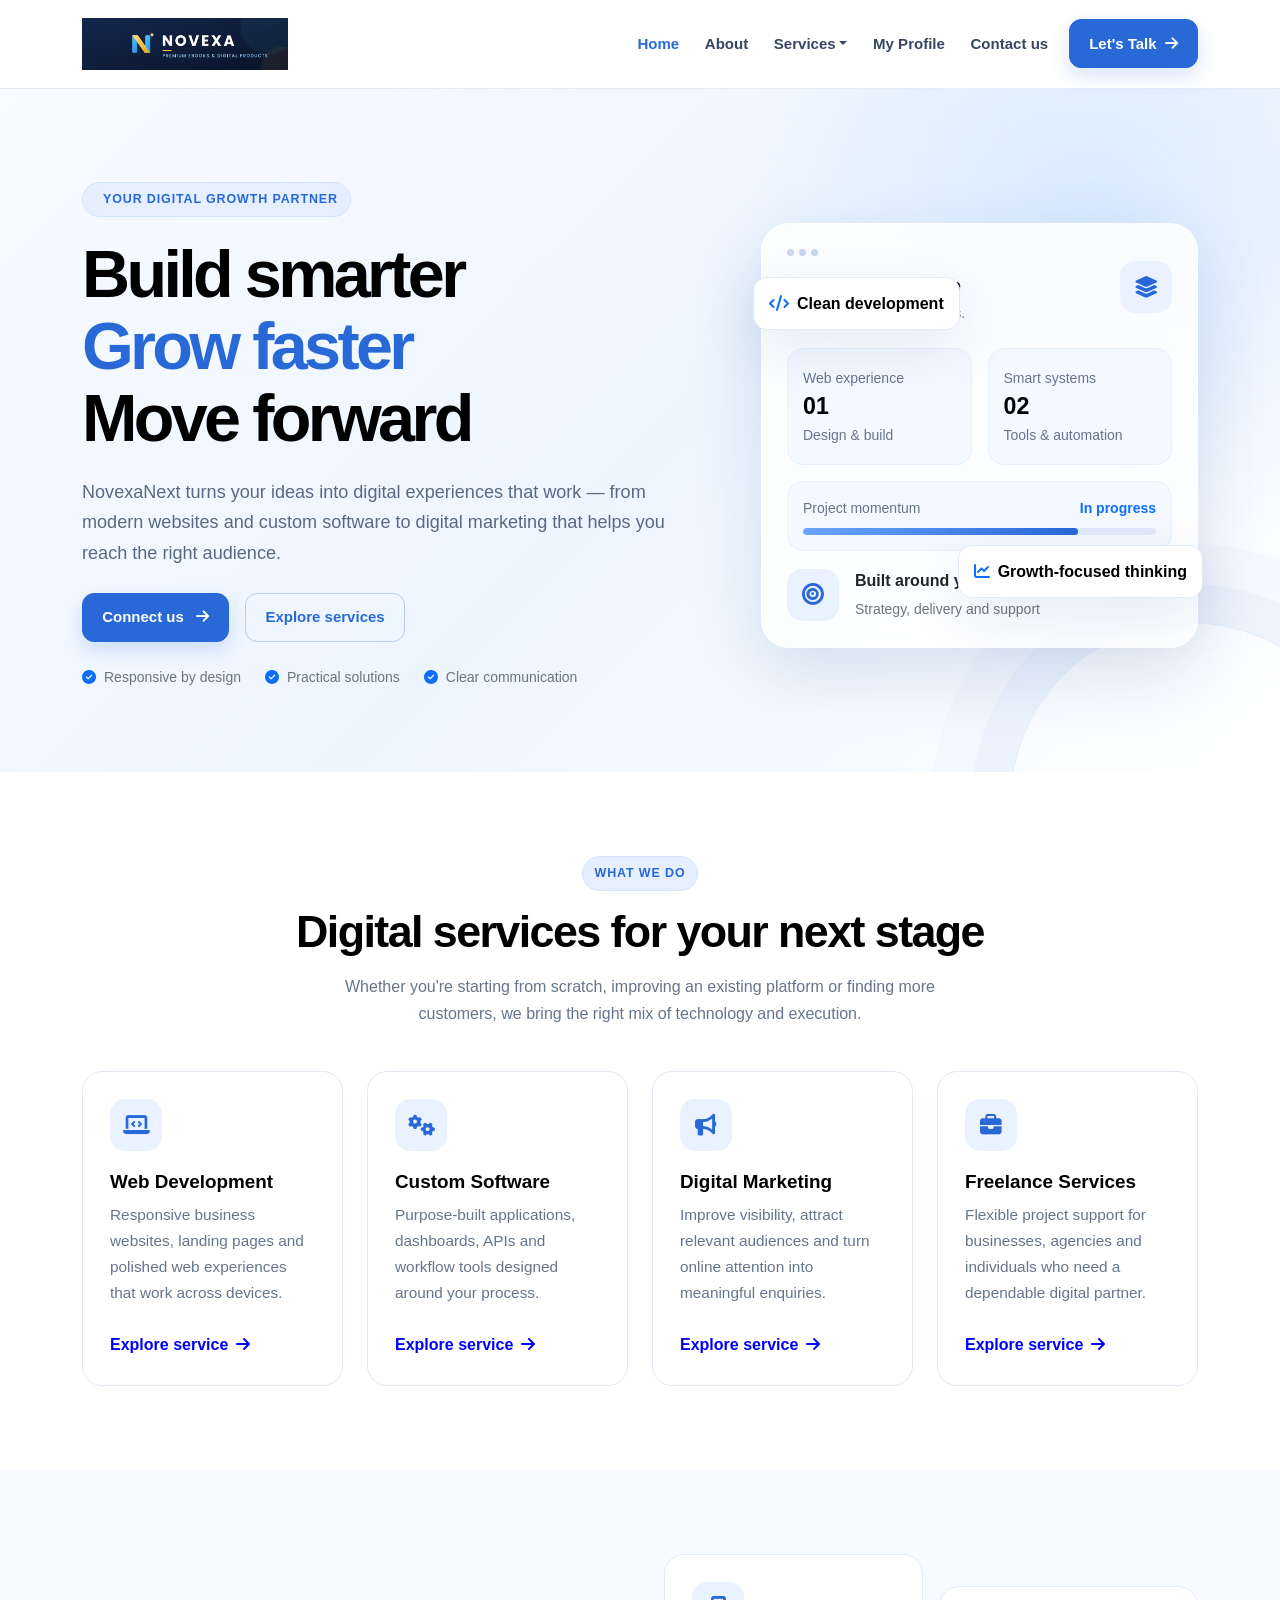
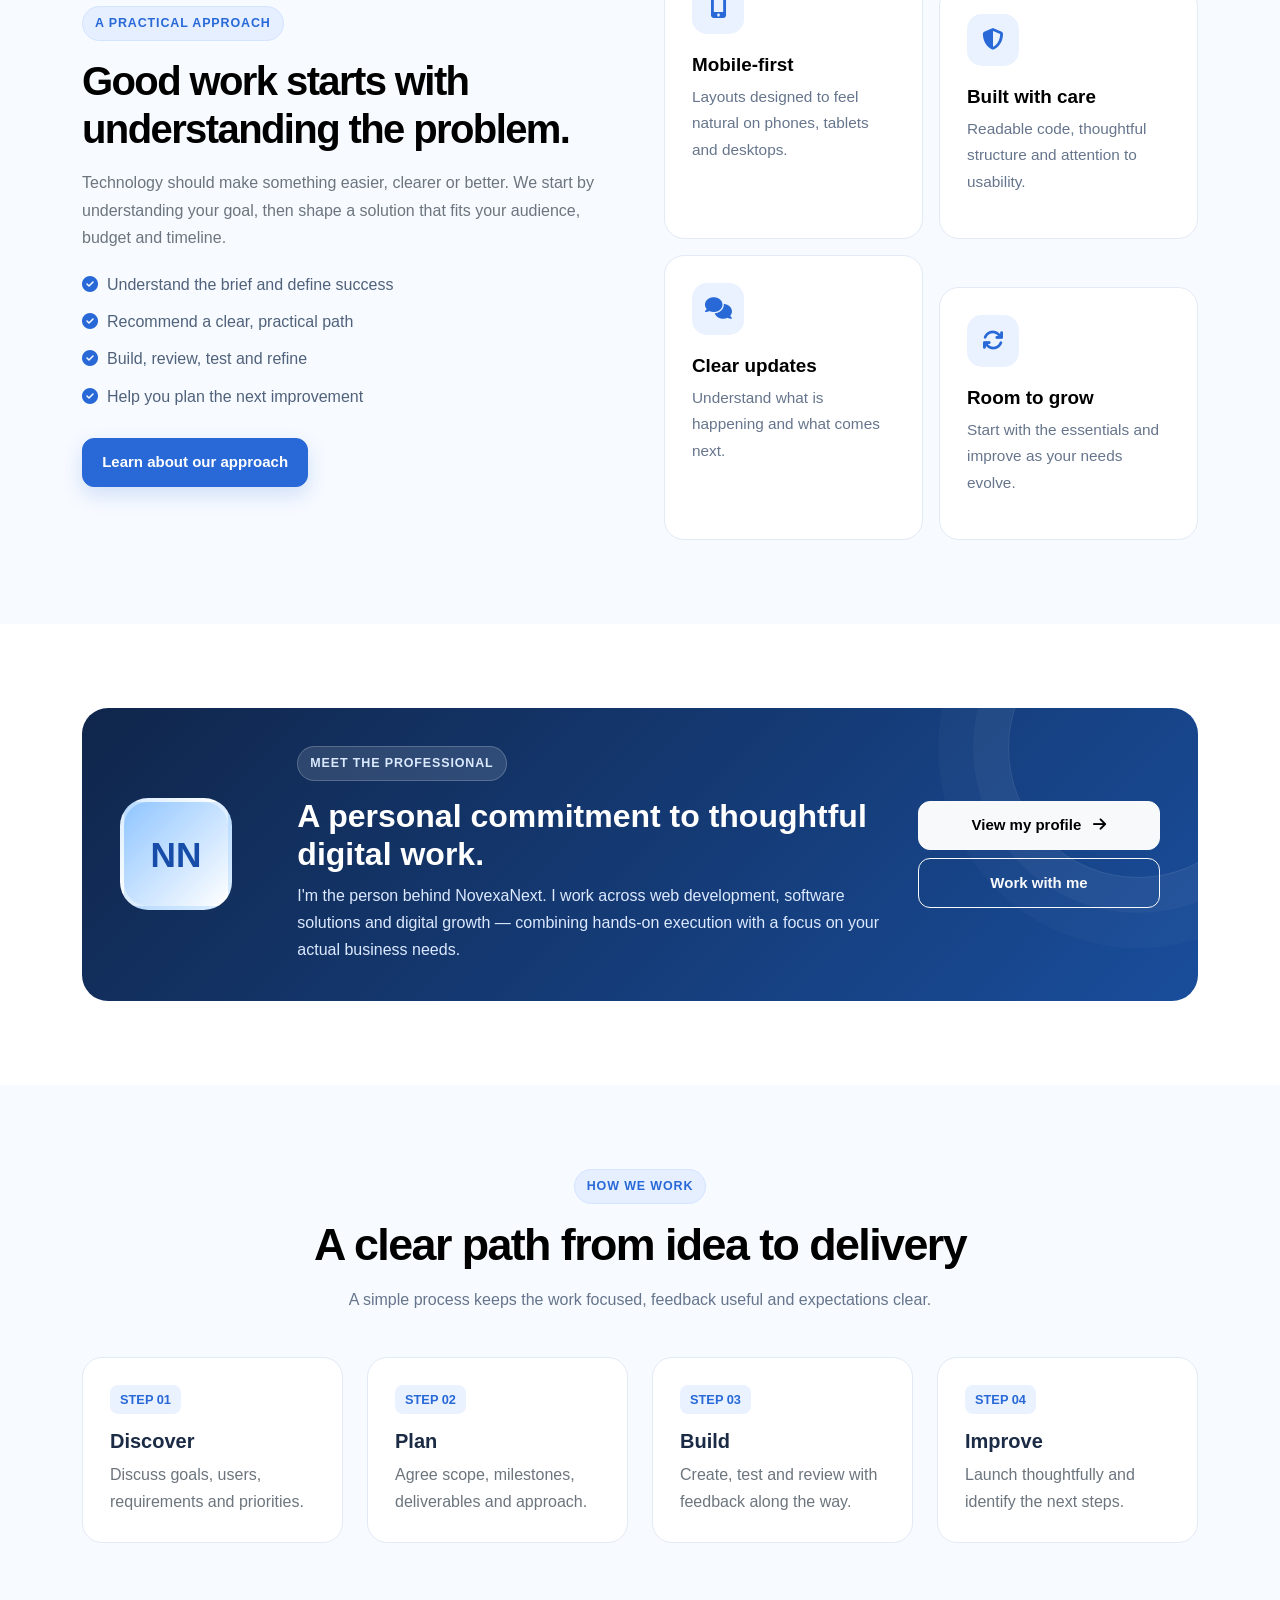
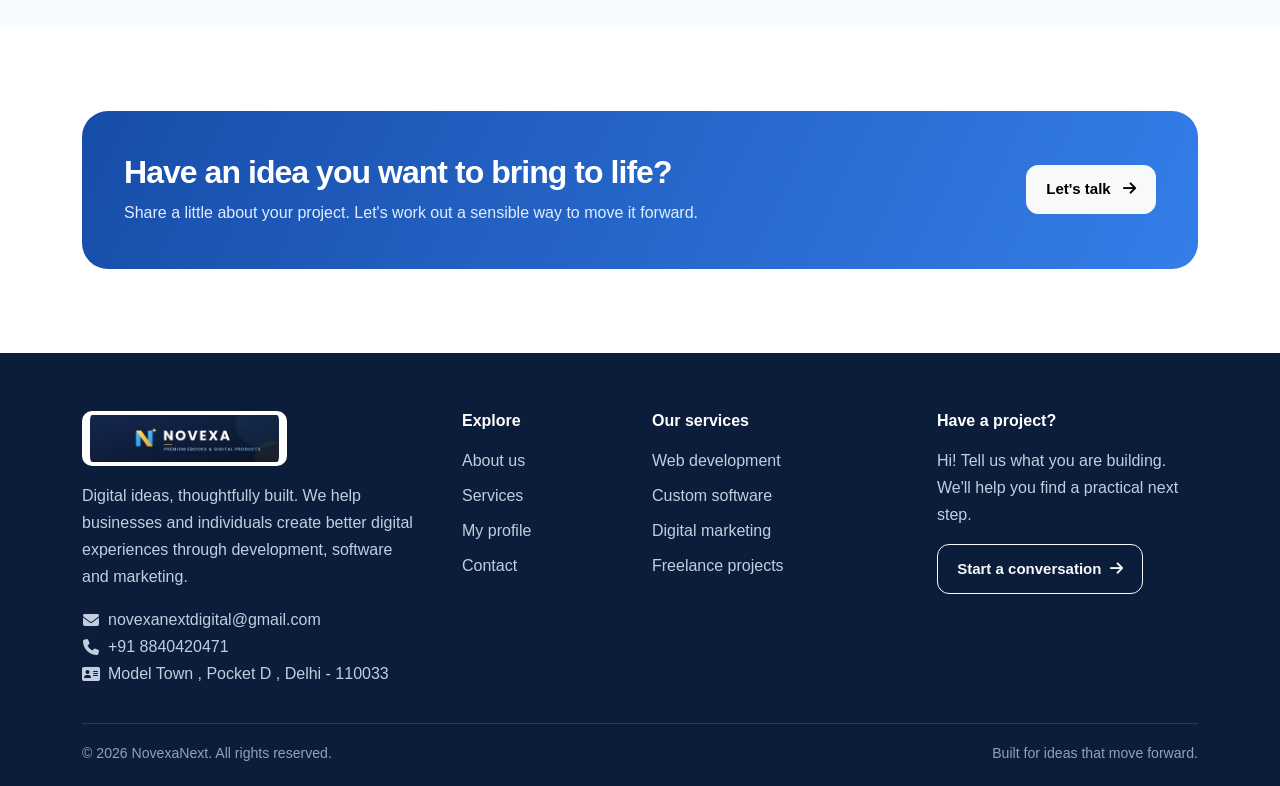
==== commit ba0efc83: "Update for branch" ====
--- a/index.html
+++ b/index.html
@@ -161,7 +161,7 @@
         </ul>
       </div>
       <div class="col-lg-3">
-        <h5>Have a project?</h5><p>Tell us what you are building. We'll help you find a practical next step.</p>
+        <h5>Have a project?</h5><p>Hi! Tell us what you are building. We'll help you find a practical next step.</p>
         <a class="btn btn-outline-light btn-sm" href="contact.html">Start a conversation <i class="fa-solid fa-arrow-right ms-1"></i></a>
       </div>
     </div>
